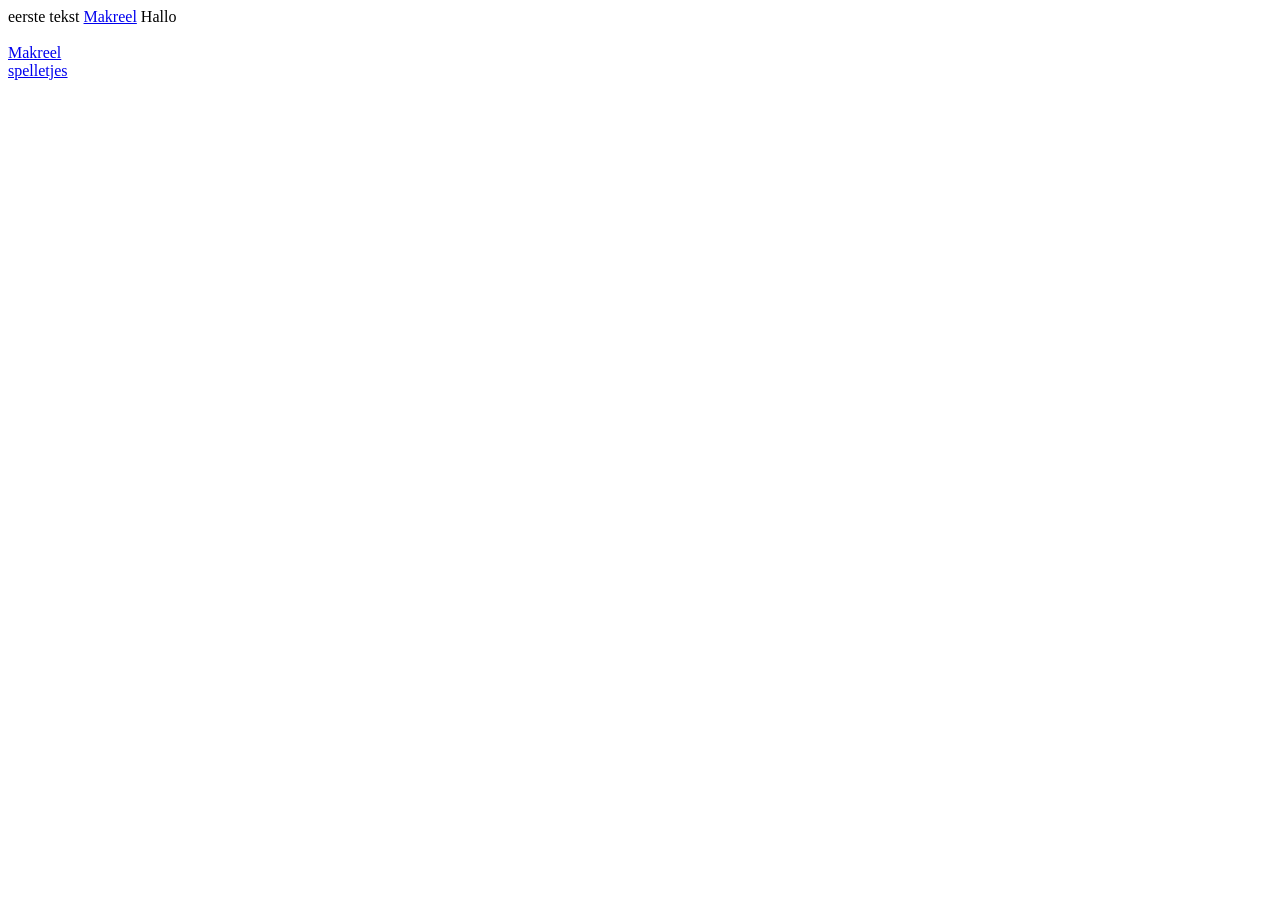
==== index.html @ e41a3eee "nieuwe pagina" ====
<!DOCTYPE html>
<html>
    <head>
        <title>Website Super Cool</title>
        <meta charset="utf-8">
    </head>
    <body>
         <body>
        eerste tekst

        <a href="/gidosluiter.github.io/makreel.html">Makreel</a>
    </body>
        Hallo
        <br>
        <br>
        <a href="makreel.html">Makreel</a>
    </body>
      <body>
        <br>
        <a href="/gidosluiter.github.io/spel.html">spelletjes</a>
    </body>
</html>
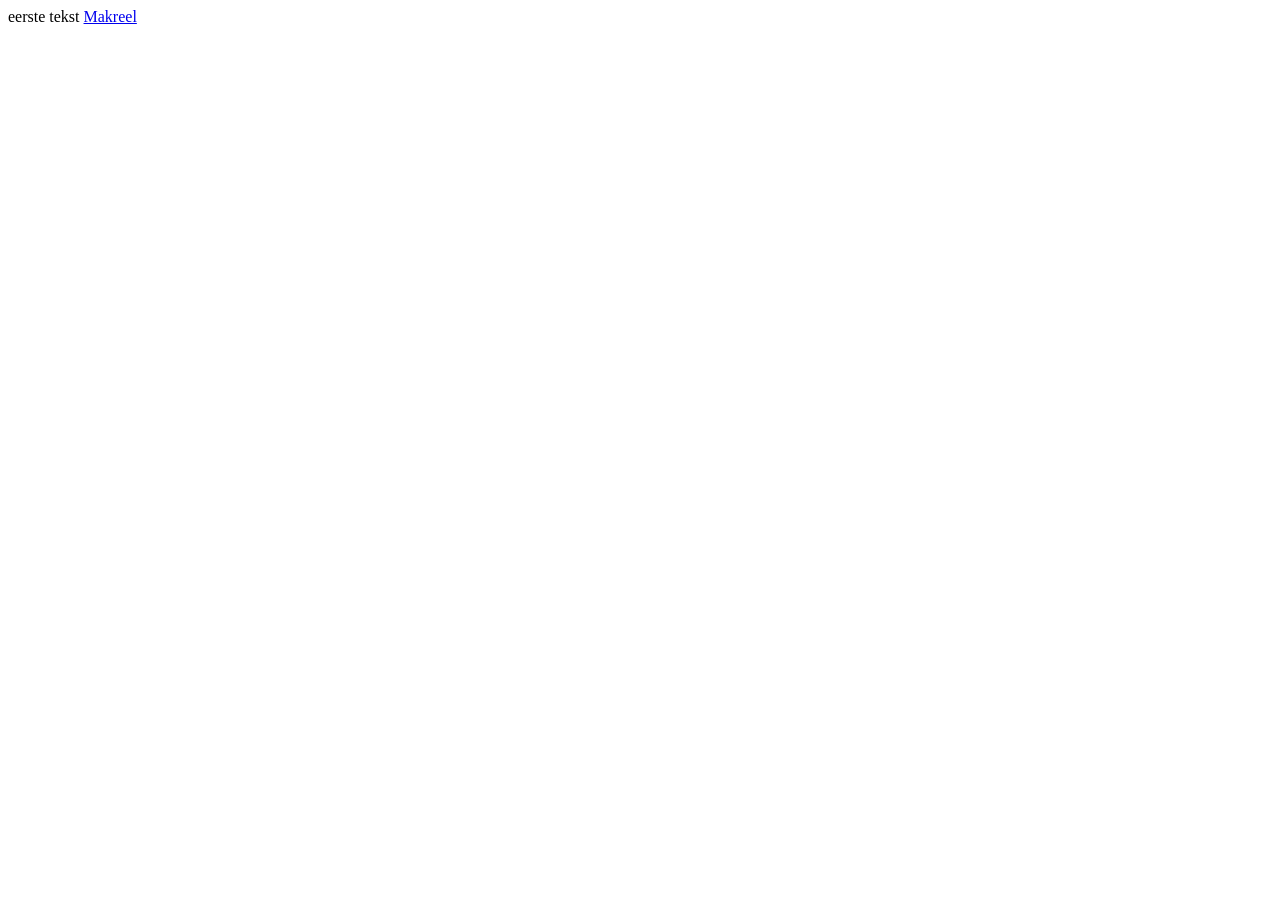
==== commit f4c3b362: "Add link to spel.html" ====
--- a/index.html
+++ b/index.html
@@ -1,22 +1,13 @@
 <!DOCTYPE html>
 <html>
     <head>
-        <title>Website Super Cool</title>
+        <title>hasahsasaha</title>
         <meta charset="utf-8">
     </head>
     <body>
-         <body>
         eerste tekst
 
-        <a href="/gidosluiter.github.io/makreel.html">Makreel</a>
+        <a href="spel.html">Makreel</a>
     </body>
-        Hallo
-        <br>
-        <br>
-        <a href="makreel.html">Makreel</a>
-    </body>
-      <body>
-        <br>
-        <a href="/gidosluiter.github.io/spel.html">spelletjes</a>
-    </body>
+    
 </html>
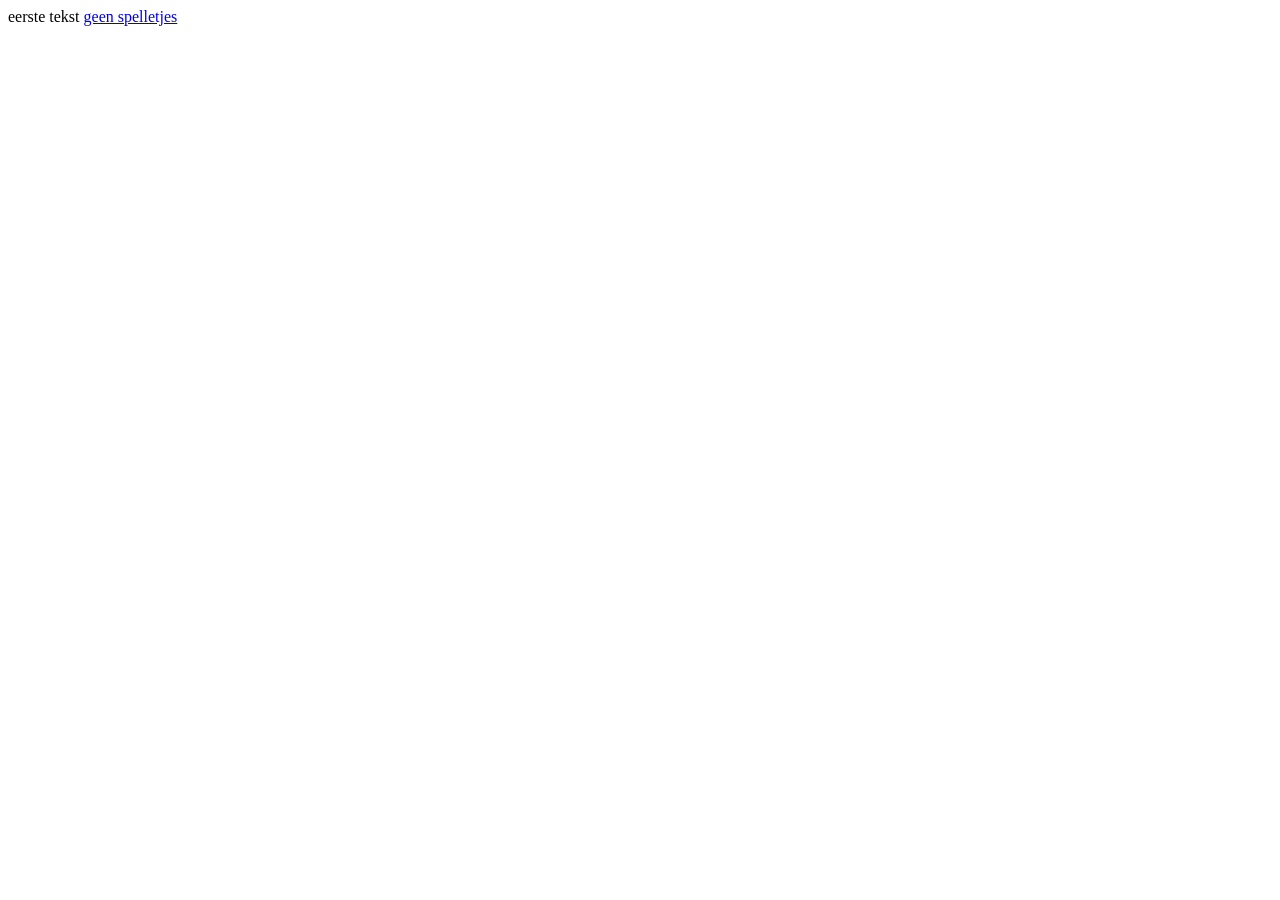
==== commit 1bb9a8ab: "spelpagina" ====
--- a/index.html
+++ b/index.html
@@ -7,7 +7,7 @@
     <body>
         eerste tekst
 
-        <a href="spel.html">Makreel</a>
+        <a href="spel.html">geen spelletjes</a>
     </body>
     
 </html>
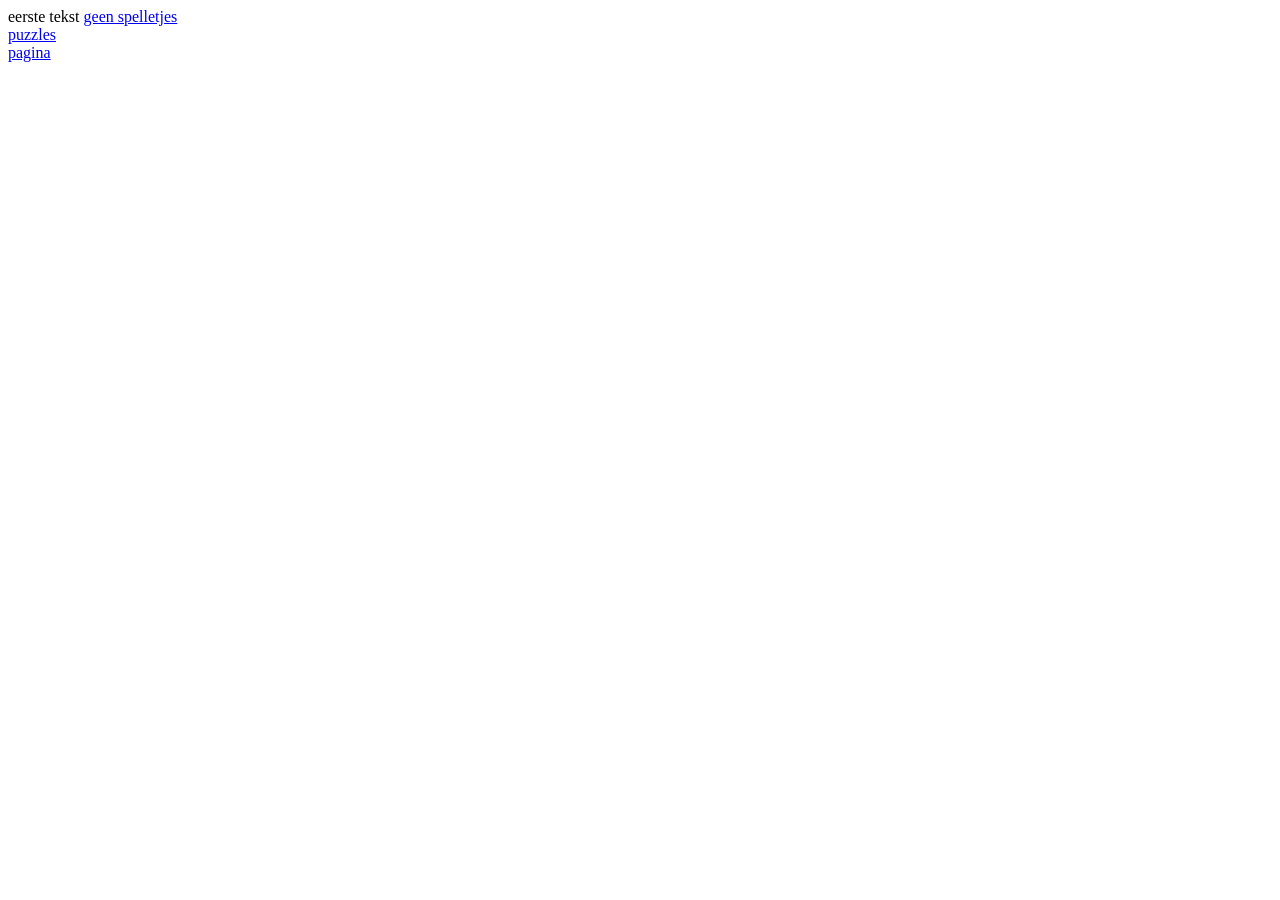
==== commit 6456f0e3: "update" ====
--- a/index.html
+++ b/index.html
@@ -8,6 +8,10 @@
         eerste tekst
 
         <a href="spel.html">geen spelletjes</a>
+        <br>
+        <a href="puzzle.html">puzzles</a>
+        <br>
+        <a href="makreel.html">pagina</a>
     </body>
     
 </html>
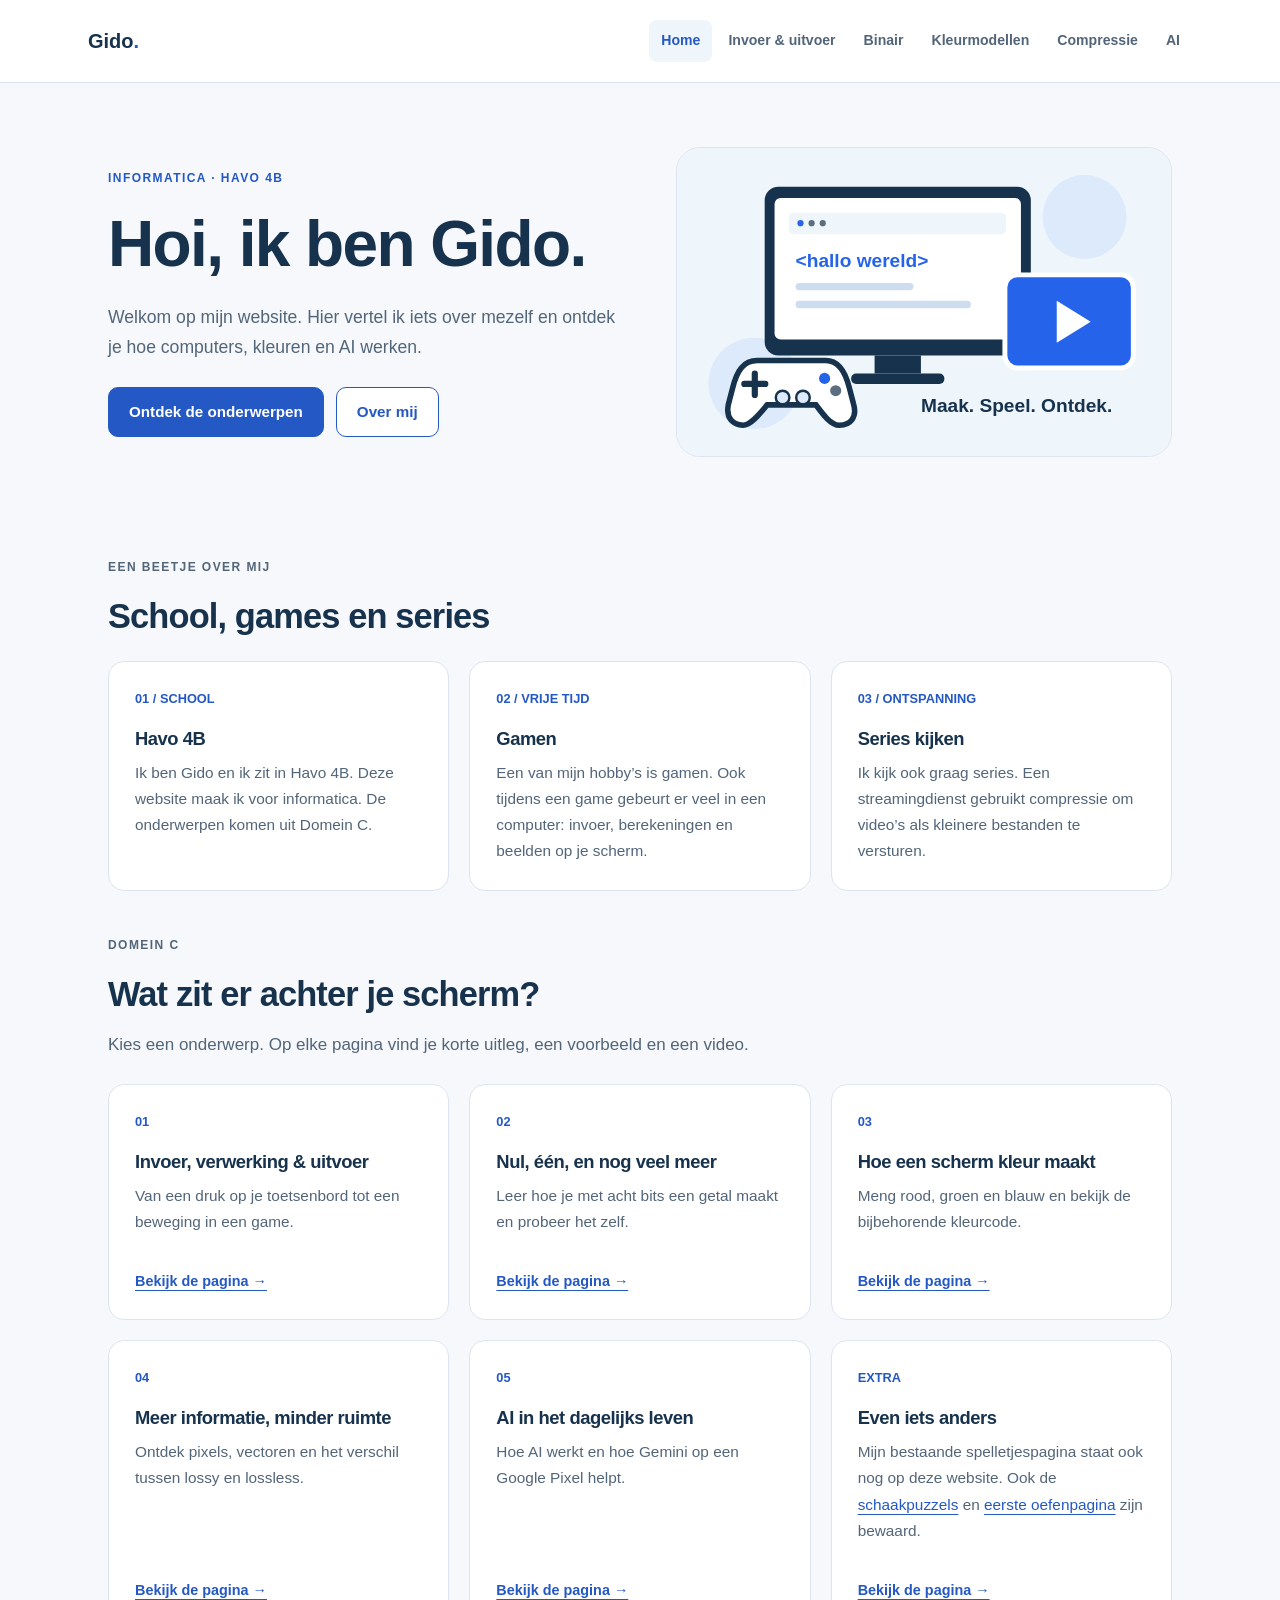
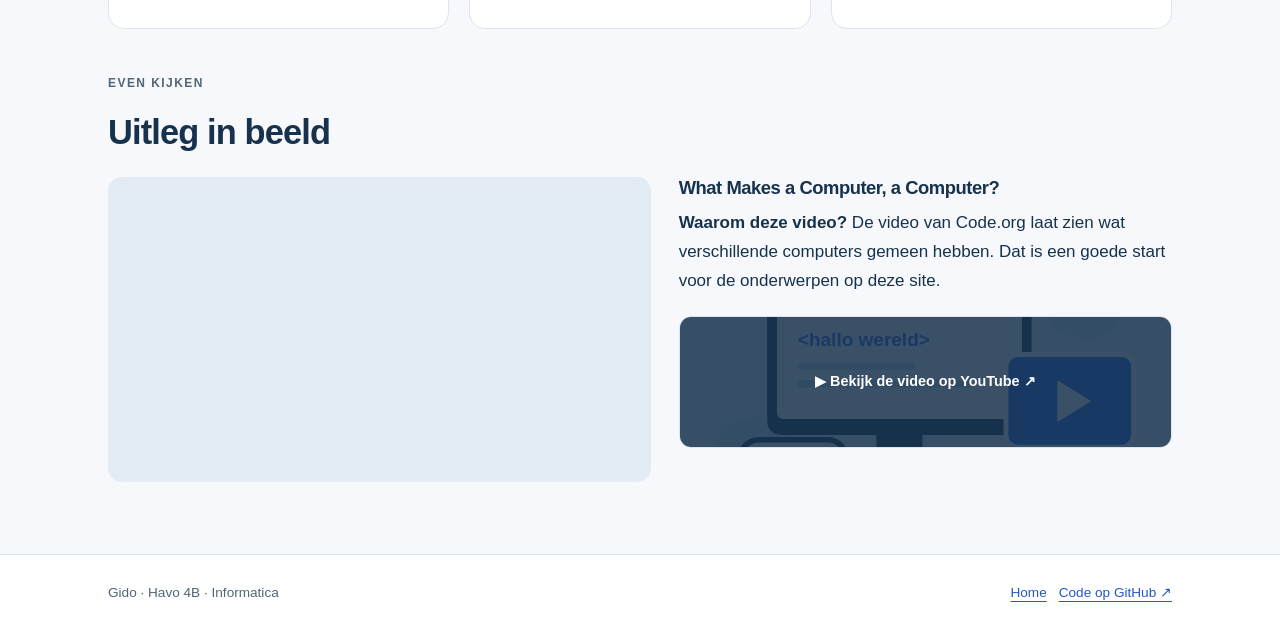
==== commit 4e1d4c43: "Maak informaticawebsite en inleverdocumenten voor Havo 4" ====
--- a/index.html
+++ b/index.html
@@ -1,17 +1,68 @@
 <!DOCTYPE html>
-<html>
-    <head>
-        <title>hasahsasaha</title>
-        <meta charset="utf-8">
-    </head>
-    <body>
-        eerste tekst
+<!-- HTML beschrijft de inhoud. lang="nl" geeft aan dat de tekst Nederlands is. -->
+<html lang="nl">
+<head>
+  <meta charset="UTF-8">
+  <!-- Hierdoor gebruikt een telefoon zijn echte schermbreedte voor de opmaak. -->
+  <meta name="viewport" content="width=device-width, initial-scale=1.0">
+  <meta name="description" content="De informaticawebsite van Gido uit Havo 4B: over mij, computers, binair, kleuren, compressie en AI.">
+  <title>Home | Gido</title>
+  <!-- Alle pagina's gebruiken dezelfde CSS voor kleuren, lettertypes en afstanden. -->
+  <link rel="stylesheet" href="stylesheet.css">
 
-        <a href="spel.html">geen spelletjes</a>
-        <br>
-        <a href="puzzle.html">puzzles</a>
-        <br>
-        <a href="makreel.html">pagina</a>
-    </body>
-    
+</head>
+<body>
+  <a class="skip-link" href="#inhoud">Direct naar de inhoud</a>
+  <header class="site-header">
+    <div class="header-inner">
+      <a class="brand" href="index.html">Gido<span>.</span></a>
+      <!-- Elke link in het menu opent een ander HTML-bestand. aria-current markeert de huidige pagina. -->
+      <nav class="site-nav" aria-label="Hoofdmenu">
+      <a href="index.html" aria-current="page">Home</a>
+      <a href="invoer.html">Invoer &amp; uitvoer</a>
+      <a href="binair.html">Binair</a>
+      <a href="kleurmodellen.html">Kleurmodellen</a>
+      <a href="compressie.html">Compressie</a>
+      <a href="ai.html">AI</a>
+      </nav>
+    </div>
+  </header>
+  <main id="inhoud">
+<section class="hero">
+  <div><p class="eyebrow">Informatica · Havo 4B</p><h1>Hoi, ik ben Gido.</h1><p class="intro">Welkom op mijn website. Hier vertel ik iets over mezelf en ontdek je hoe computers, kleuren en AI werken.</p><div class="button-row"><a class="button" href="#onderwerpen">Ontdek de onderwerpen</a><a class="button secondary" href="#over-mij">Over mij</a></div></div>
+  <!-- src wijst naar een eigen SVG. alt beschrijft de afbeelding als je hem niet kunt zien. -->
+  <figure><img src="assets/home.svg" alt="Een computer, controller en afspeelknop voor mijn hobby’s gamen en series kijken." width="800" height="500"></figure>
+</section><!-- Korte blokken tekst maken de homepage makkelijk te lezen. -->
+<section class="section" id="over-mij">
+  <div class="section-heading"><p class="eyebrow">Een beetje over mij</p><h2>School, games en series</h2></div>
+  <div class="grid">
+    <article class="card"><span class="card-number">01 / SCHOOL</span><h3>Havo 4B</h3><p>Ik ben Gido en ik zit in Havo 4B. Deze website maak ik voor informatica. De onderwerpen komen uit Domein C.</p></article>
+    <article class="card"><span class="card-number">02 / VRIJE TIJD</span><h3>Gamen</h3><p>Een van mijn hobby’s is gamen. Ook tijdens een game gebeurt er veel in een computer: invoer, berekeningen en beelden op je scherm.</p></article>
+    <article class="card"><span class="card-number">03 / ONTSPANNING</span><h3>Series kijken</h3><p>Ik kijk ook graag series. Een streamingdienst gebruikt compressie om video’s als kleinere bestanden te versturen.</p></article>
+  </div>
+</section>
+<section class="section" id="onderwerpen">
+  <div class="section-heading"><p class="eyebrow">Domein C</p><h2>Wat zit er achter je scherm?</h2><p>Kies een onderwerp. Op elke pagina vind je korte uitleg, een voorbeeld en een video.</p></div>
+  <div class="grid">
+<article class="card topic-card"><span class="card-number">01</span><h3>Invoer, verwerking & uitvoer</h3><p>Van een druk op je toetsenbord tot een beweging in een game.</p><a href="invoer.html">Bekijk de pagina →</a></article>
+<article class="card topic-card"><span class="card-number">02</span><h3>Nul, één, en nog veel meer</h3><p>Leer hoe je met acht bits een getal maakt en probeer het zelf.</p><a href="binair.html">Bekijk de pagina →</a></article>
+<article class="card topic-card"><span class="card-number">03</span><h3>Hoe een scherm kleur maakt</h3><p>Meng rood, groen en blauw en bekijk de bijbehorende kleurcode.</p><a href="kleurmodellen.html">Bekijk de pagina →</a></article>
+<article class="card topic-card"><span class="card-number">04</span><h3>Meer informatie, minder ruimte</h3><p>Ontdek pixels, vectoren en het verschil tussen lossy en lossless.</p><a href="compressie.html">Bekijk de pagina →</a></article>
+<article class="card topic-card"><span class="card-number">05</span><h3>AI in het dagelijks leven</h3><p>Hoe AI werkt en hoe Gemini op een Google Pixel helpt.</p><a href="ai.html">Bekijk de pagina →</a></article>
+<article class="card topic-card"><span class="card-number">EXTRA</span><h3>Even iets anders</h3><p>Mijn bestaande spelletjespagina staat ook nog op deze website. Ook de <a href="puzzle.html">schaakpuzzels</a> en <a href="makreel.html">eerste oefenpagina</a> zijn bewaard.</p><a href="spel.html">Bekijk de pagina →</a></article>
+</div></section><section class="section" aria-labelledby="video-title">
+  <div class="section-heading"><p class="eyebrow">Even kijken</p><h2 id="video-title">Uitleg in beeld</h2></div>
+  <div class="video-grid">
+    <!-- Een iframe toont de YouTube-video op deze pagina. loading="lazy" laadt hem pas wanneer hij in beeld komt. -->
+    <iframe class="video-frame" src="https://www.youtube-nocookie.com/embed/mCq8-xTH7jA" title="What Makes a Computer, a Computer?" loading="lazy" allow="accelerometer; autoplay; clipboard-write; encrypted-media; gyroscope; picture-in-picture; web-share" allowfullscreen referrerpolicy="strict-origin-when-cross-origin"></iframe>
+    <div><h3>What Makes a Computer, a Computer?</h3><p><strong>Waarom deze video?</strong> De video van Code.org laat zien wat verschillende computers gemeen hebben. Dat is een goede start voor de onderwerpen op deze site.</p>
+      <!-- Ook de afbeelding is een link naar de video: handig als de speler niet werkt. -->
+      <a class="video-poster" href="https://www.youtube.com/watch?v=mCq8-xTH7jA" target="_blank" rel="noopener noreferrer"><img src="assets/home.svg" alt="Illustratie bij het onderwerp"><span>▶ Bekijk de video op YouTube ↗</span></a>
+    </div>
+  </div>
+</section>
+  </main>
+  <!-- De footer is de voettekst onderaan elke pagina. -->
+  <footer class="site-footer"><div class="footer-inner"><span>Gido · Havo 4B · Informatica</span><span><a href="index.html">Home</a><a href="https://github.com/gidosluiter/gidosluiter.github.io" target="_blank" rel="noopener noreferrer">Code op GitHub ↗</a></span></div></footer>
+</body>
 </html>
--- a/stylesheet.css
+++ b/stylesheet.css
@@ -0,0 +1,113 @@
+/* Eén stylesheet geeft alle pagina's dezelfde rustige opmaak. */
+:root {
+  --achtergrond: #f6f8fb;
+  --wit: #ffffff;
+  /* Hex #17324d is rgb(23, 50, 77): de donkerblauwe tekstkleur. */
+  --tekst: #17324d;
+  --zacht: #526579;
+  --blauw: #2458c4;
+  --lichtblauw: #eef5fb;
+  --lijn: #dce5ef;
+}
+* { box-sizing: border-box; }
+html { scroll-behavior: smooth; }
+body { margin: 0; background: var(--achtergrond); color: var(--tekst); font: 17px/1.7 Arial, sans-serif; }
+a { color: var(--blauw); text-underline-offset: 4px; }
+a:hover { text-decoration-thickness: 2px; }
+a:focus-visible, button:focus-visible, input:focus-visible { outline: 3px solid #9a5700; outline-offset: 5px; }
+/* width vult het beschikbare blok; height: auto bewaart de beeldverhouding. */
+img { display: block; width: 100%; height: auto; }
+h1, h2, h3 { line-height: 1.2; letter-spacing: -0.025em; }
+h1 { font-size: clamp(2.4rem, 5vw, 4rem); margin: 0 0 20px; }
+h2 { font-size: clamp(1.6rem, 3vw, 2.15rem); margin: 0 0 16px; }
+h3 { font-size: 1.15rem; margin: 0 0 10px; }
+p { margin: 0 0 16px; }
+p:last-child { margin-bottom: 0; }
+ul { padding-left: 22px; }
+code { background: #e9eff7; padding: 3px 6px; border-radius: 5px; font-size: 0.9em; }
+/* Het menu staat bovenaan. Op kleine schermen lopen links door op een nieuwe regel. */
+.site-header { background: var(--wit); border-bottom: 1px solid var(--lijn); }
+.header-inner { max-width: 1160px; margin: auto; padding: 20px 28px; display: flex; align-items: center; justify-content: space-between; gap: 20px; }
+.brand { font-weight: 800; font-size: 1.25rem; color: var(--tekst); text-decoration: none; white-space: nowrap; }
+.brand span { color: var(--blauw); }
+.site-nav { display: flex; flex-wrap: wrap; gap: 4px; }
+.site-nav a { color: var(--zacht); text-decoration: none; font-size: 0.88rem; font-weight: 700; padding: 9px 12px; border-radius: 8px; }
+.site-nav a:hover, .site-nav a[aria-current="page"] { color: var(--blauw); background: var(--lichtblauw); }
+.skip-link { position: absolute; top: -100px; left: 20px; padding: 10px; background: white; z-index: 10; }
+.skip-link:focus { top: 10px; }
+/* Een vaste maximale breedte en ruime afstanden houden de teksten leesbaar. */
+main { max-width: 1120px; margin: auto; padding: 0 28px 72px; }
+.hero { display: grid; grid-template-columns: 1.05fr 1fr; align-items: center; gap: 48px; padding: 64px 0 56px; }
+.eyebrow { color: var(--blauw); font-size: 0.75rem; font-weight: 800; letter-spacing: 0.12em; text-transform: uppercase; margin-bottom: 18px; }
+.intro { color: var(--zacht); font-size: 1.1rem; max-width: 550px; }
+.hero figure { margin: 0; }
+.hero img { border-radius: 24px; border: 1px solid var(--lijn); }
+figcaption { font-size: 0.8rem; color: var(--zacht); margin-top: 10px; }
+.button { display: inline-block; background: var(--blauw); color: white; border: 1px solid var(--blauw); padding: 11px 20px; border-radius: 10px; text-decoration: none; font-weight: 700; font-size: 0.95rem; }
+.button:hover { background: #173e91; text-decoration: none; }
+.button.secondary { background: white; color: var(--blauw); }
+.button-row { display: flex; gap: 12px; flex-wrap: wrap; margin-top: 24px; }
+.section { margin-top: 44px; }
+.section-heading { max-width: 700px; margin-bottom: 24px; }
+.section-heading p { color: var(--zacht); }
+.grid { display: grid; grid-template-columns: repeat(3, minmax(0, 1fr)); gap: 20px; }
+.grid.two { grid-template-columns: repeat(2, minmax(0, 1fr)); }
+/* Een punt selecteert een class: .card geldt voor alle elementen met class="card". */
+.card { background: var(--wit); border: 1px solid var(--lijn); border-radius: 16px; padding: 26px; }
+.card p { color: var(--zacht); font-size: 0.96rem; }
+.card-number { display: block; color: var(--blauw); font-size: 0.8rem; font-weight: 700; margin-bottom: 18px; }
+.topic-card { display: flex; flex-direction: column; }
+.topic-card > a { margin-top: auto; padding-top: 18px; font-weight: 700; font-size: 0.9rem; }
+.note { background: var(--lichtblauw); border-left: 4px solid var(--blauw); padding: 22px 26px; border-radius: 0 12px 12px 0; margin-top: 24px; }
+.note p { font-size: 0.95rem; }
+.reading { max-width: 800px; }
+/* De tabel mag horizontaal schuiven zonder de rest van de pagina breder te maken. */
+.table-wrap { overflow-x: auto; border: 1px solid var(--lijn); border-radius: 12px; background: white; }
+table { width: 100%; border-collapse: collapse; font-size: 0.94rem; }
+th, td { text-align: left; padding: 15px 18px; border-bottom: 1px solid var(--lijn); }
+th { background: var(--lichtblauw); }
+tr:last-child td { border-bottom: 0; }
+.demo { background: var(--wit); border: 1px solid var(--lijn); border-radius: 18px; padding: 30px; }
+.bits { display: grid; grid-template-columns: repeat(8, minmax(0, 1fr)); gap: 10px; max-width: 640px; margin: 24px 0; }
+.bit-cell { text-align: center; }
+.bit-cell small { color: var(--zacht); display: block; margin-bottom: 8px; }
+.bit-button { width: 100%; border: 1px solid #bdcddd; background: var(--lichtblauw); color: var(--tekst); font-size: 1.5rem; font-weight: 700; padding: 12px 0; border-radius: 8px; cursor: pointer; }
+.bit-button[aria-pressed="true"] { color: white; background: var(--blauw); border-color: var(--blauw); }
+.result { font-size: 1.1rem; }
+.result strong { color: var(--blauw); font-size: 1.6rem; }
+.color-demo { display: grid; grid-template-columns: 1fr 1fr; gap: 32px; }
+.slider-row { display: grid; grid-template-columns: 60px 1fr 36px; gap: 12px; align-items: center; margin: 16px 0; }
+input[type="range"] { width: 100%; accent-color: var(--blauw); }
+.color-preview { min-height: 145px; border-radius: 12px; border: 1px solid #899aac; margin-bottom: 16px; background: #2563eb; }
+/* Het videovak blijft in verhouding, ook op een telefoon. */
+.video-grid { display: grid; grid-template-columns: 1.1fr 1fr; gap: 28px; align-items: start; }
+.video-frame { width: 100%; aspect-ratio: 16 / 9; border: 0; border-radius: 14px; background: #e3ecf5; }
+.video-poster { display: block; position: relative; border-radius: 12px; overflow: hidden; margin-top: 20px; border: 1px solid var(--lijn); }
+.video-poster img { max-height: 130px; object-fit: cover; }
+.video-poster span { position: absolute; inset: 0; display: grid; place-items: center; background: #17324dd9; color: white; font-size: 0.9rem; font-weight: 700; }
+.source-list { font-size: 0.85rem; color: var(--zacht); }
+.site-footer { background: white; border-top: 1px solid var(--lijn); }
+.footer-inner { max-width: 1120px; margin: auto; padding: 26px 28px; display: flex; justify-content: space-between; gap: 16px; flex-wrap: wrap; color: var(--zacht); font-size: 0.85rem; }
+.footer-inner a { margin-left: 12px; }
+/* Media queries zetten kolommen onder elkaar op tablets en telefoons. */
+@media (max-width: 900px) {
+  .header-inner { flex-direction: column; align-items: flex-start; gap: 12px; }
+  .hero { gap: 28px; }
+  .grid { grid-template-columns: repeat(2, minmax(0, 1fr)); }
+}
+@media (max-width: 620px) {
+  body { font-size: 16px; }
+  .header-inner { padding: 18px 20px; }
+  .site-nav a { padding: 8px 9px; font-size: 0.82rem; }
+  main { padding: 0 20px 48px; }
+  .hero { grid-template-columns: 1fr; padding: 38px 0 22px; gap: 26px; }
+  .hero figure { max-width: 460px; }
+  .grid, .grid.two, .video-grid, .color-demo { grid-template-columns: 1fr; }
+  .section { margin-top: 34px; }
+  .card, .demo { padding: 22px; }
+  .bits { gap: 5px; }
+  .bit-cell small { font-size: 0.7rem; }
+  .bit-button { font-size: 1.25rem; padding: 10px 0; }
+  .footer-inner { padding: 22px 20px; }
+}
+@media (prefers-reduced-motion: reduce) { html { scroll-behavior: auto; } }
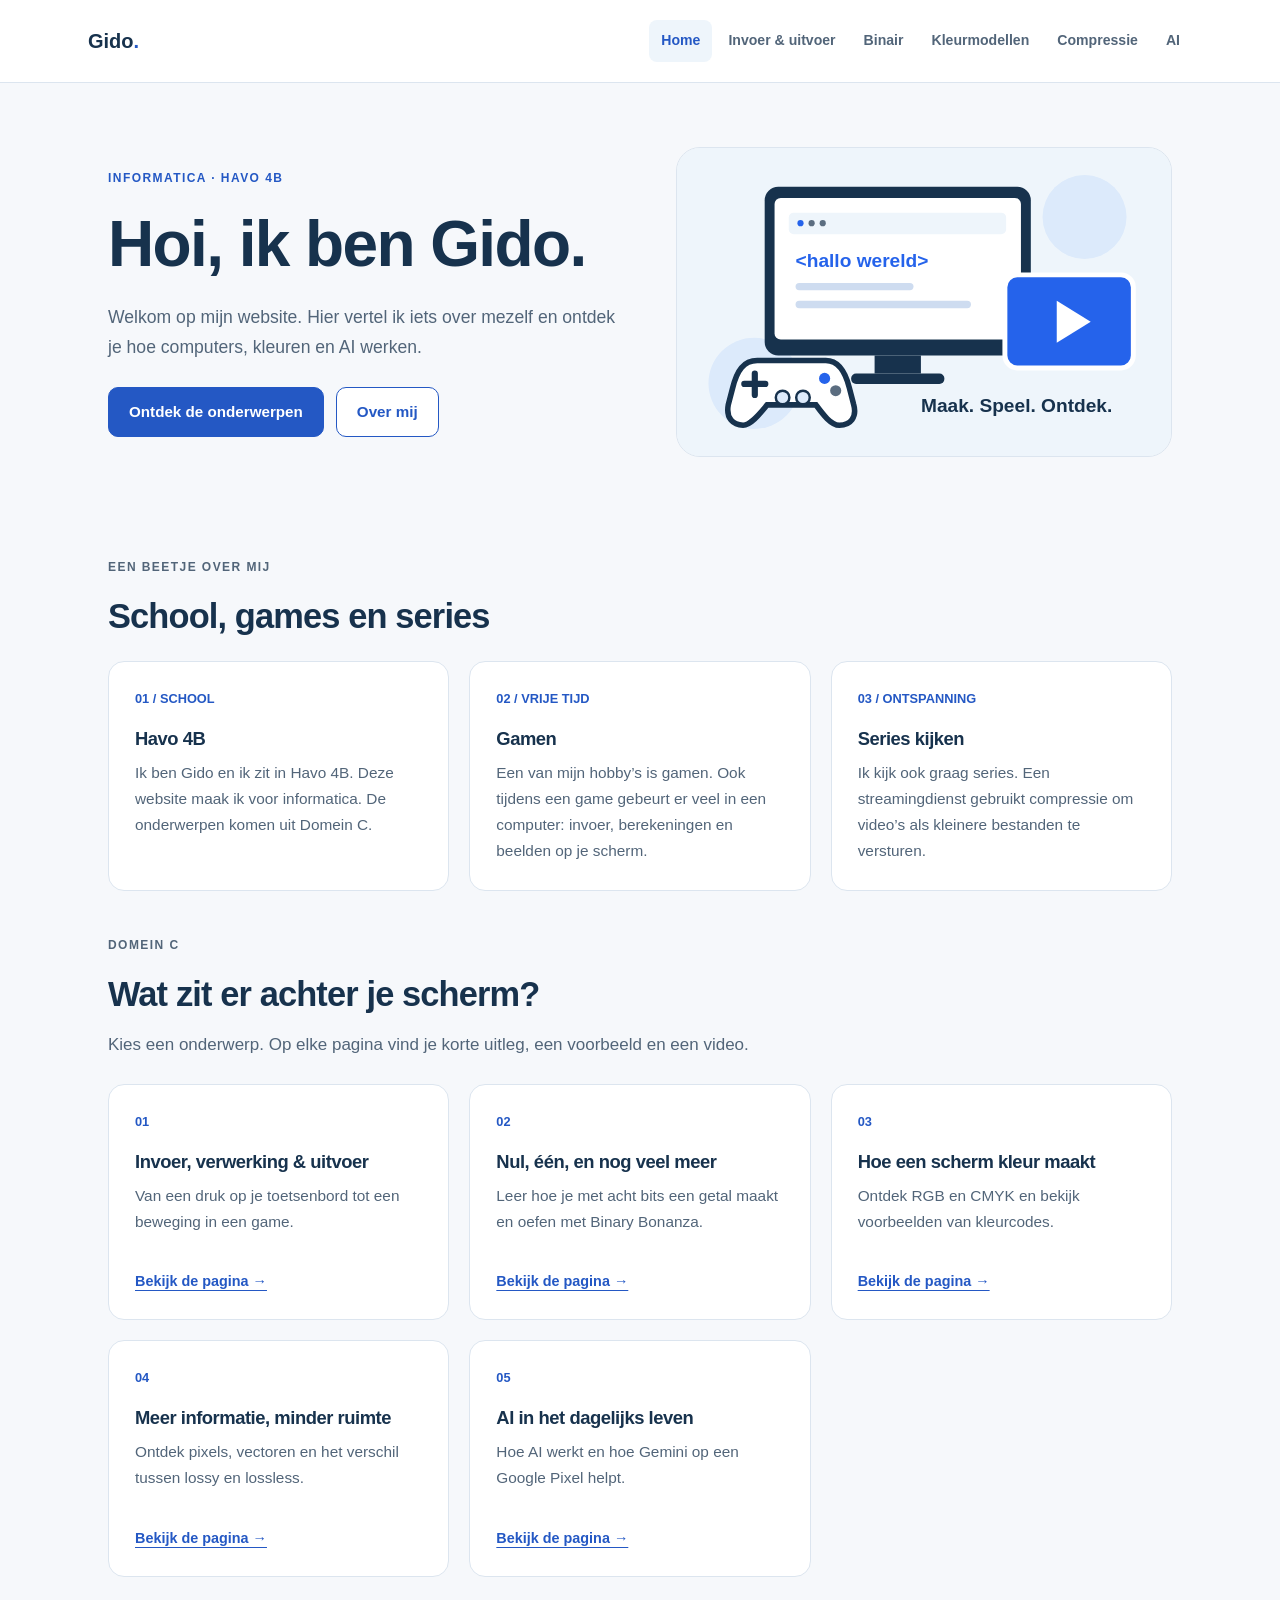
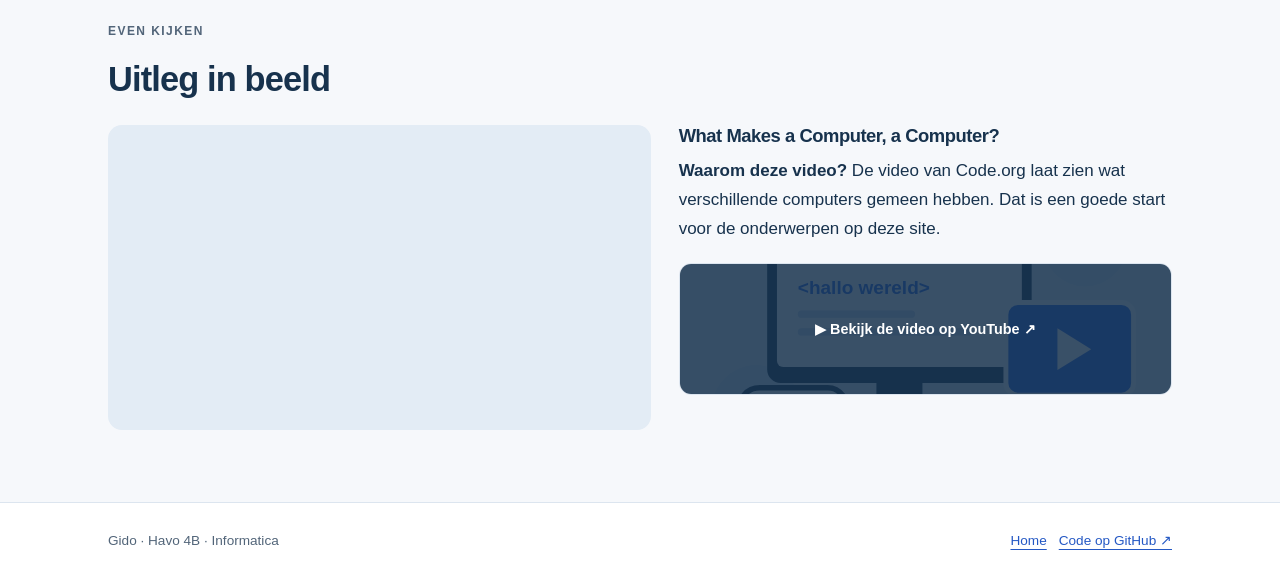
==== commit fe54f0e0: "Beperk de informaticawebsite tot de opdracht" ====
--- a/index.html
+++ b/index.html
@@ -45,11 +45,10 @@
   <div class="section-heading"><p class="eyebrow">Domein C</p><h2>Wat zit er achter je scherm?</h2><p>Kies een onderwerp. Op elke pagina vind je korte uitleg, een voorbeeld en een video.</p></div>
   <div class="grid">
 <article class="card topic-card"><span class="card-number">01</span><h3>Invoer, verwerking & uitvoer</h3><p>Van een druk op je toetsenbord tot een beweging in een game.</p><a href="invoer.html">Bekijk de pagina →</a></article>
-<article class="card topic-card"><span class="card-number">02</span><h3>Nul, één, en nog veel meer</h3><p>Leer hoe je met acht bits een getal maakt en probeer het zelf.</p><a href="binair.html">Bekijk de pagina →</a></article>
-<article class="card topic-card"><span class="card-number">03</span><h3>Hoe een scherm kleur maakt</h3><p>Meng rood, groen en blauw en bekijk de bijbehorende kleurcode.</p><a href="kleurmodellen.html">Bekijk de pagina →</a></article>
+<article class="card topic-card"><span class="card-number">02</span><h3>Nul, één, en nog veel meer</h3><p>Leer hoe je met acht bits een getal maakt en oefen met Binary Bonanza.</p><a href="binair.html">Bekijk de pagina →</a></article>
+<article class="card topic-card"><span class="card-number">03</span><h3>Hoe een scherm kleur maakt</h3><p>Ontdek RGB en CMYK en bekijk voorbeelden van kleurcodes.</p><a href="kleurmodellen.html">Bekijk de pagina →</a></article>
 <article class="card topic-card"><span class="card-number">04</span><h3>Meer informatie, minder ruimte</h3><p>Ontdek pixels, vectoren en het verschil tussen lossy en lossless.</p><a href="compressie.html">Bekijk de pagina →</a></article>
 <article class="card topic-card"><span class="card-number">05</span><h3>AI in het dagelijks leven</h3><p>Hoe AI werkt en hoe Gemini op een Google Pixel helpt.</p><a href="ai.html">Bekijk de pagina →</a></article>
-<article class="card topic-card"><span class="card-number">EXTRA</span><h3>Even iets anders</h3><p>Mijn bestaande spelletjespagina staat ook nog op deze website. Ook de <a href="puzzle.html">schaakpuzzels</a> en <a href="makreel.html">eerste oefenpagina</a> zijn bewaard.</p><a href="spel.html">Bekijk de pagina →</a></article>
 </div></section><section class="section" aria-labelledby="video-title">
   <div class="section-heading"><p class="eyebrow">Even kijken</p><h2 id="video-title">Uitleg in beeld</h2></div>
   <div class="video-grid">
--- a/stylesheet.css
+++ b/stylesheet.css
@@ -14,7 +14,7 @@
 body { margin: 0; background: var(--achtergrond); color: var(--tekst); font: 17px/1.7 Arial, sans-serif; }
 a { color: var(--blauw); text-underline-offset: 4px; }
 a:hover { text-decoration-thickness: 2px; }
-a:focus-visible, button:focus-visible, input:focus-visible { outline: 3px solid #9a5700; outline-offset: 5px; }
+a:focus-visible { outline: 3px solid #9a5700; outline-offset: 5px; }
 /* width vult het beschikbare blok; height: auto bewaart de beeldverhouding. */
 img { display: block; width: 100%; height: auto; }
 h1, h2, h3 { line-height: 1.2; letter-spacing: -0.025em; }
@@ -67,18 +67,6 @@
 th, td { text-align: left; padding: 15px 18px; border-bottom: 1px solid var(--lijn); }
 th { background: var(--lichtblauw); }
 tr:last-child td { border-bottom: 0; }
-.demo { background: var(--wit); border: 1px solid var(--lijn); border-radius: 18px; padding: 30px; }
-.bits { display: grid; grid-template-columns: repeat(8, minmax(0, 1fr)); gap: 10px; max-width: 640px; margin: 24px 0; }
-.bit-cell { text-align: center; }
-.bit-cell small { color: var(--zacht); display: block; margin-bottom: 8px; }
-.bit-button { width: 100%; border: 1px solid #bdcddd; background: var(--lichtblauw); color: var(--tekst); font-size: 1.5rem; font-weight: 700; padding: 12px 0; border-radius: 8px; cursor: pointer; }
-.bit-button[aria-pressed="true"] { color: white; background: var(--blauw); border-color: var(--blauw); }
-.result { font-size: 1.1rem; }
-.result strong { color: var(--blauw); font-size: 1.6rem; }
-.color-demo { display: grid; grid-template-columns: 1fr 1fr; gap: 32px; }
-.slider-row { display: grid; grid-template-columns: 60px 1fr 36px; gap: 12px; align-items: center; margin: 16px 0; }
-input[type="range"] { width: 100%; accent-color: var(--blauw); }
-.color-preview { min-height: 145px; border-radius: 12px; border: 1px solid #899aac; margin-bottom: 16px; background: #2563eb; }
 /* Het videovak blijft in verhouding, ook op een telefoon. */
 .video-grid { display: grid; grid-template-columns: 1.1fr 1fr; gap: 28px; align-items: start; }
 .video-frame { width: 100%; aspect-ratio: 16 / 9; border: 0; border-radius: 14px; background: #e3ecf5; }
@@ -102,12 +90,9 @@
   main { padding: 0 20px 48px; }
   .hero { grid-template-columns: 1fr; padding: 38px 0 22px; gap: 26px; }
   .hero figure { max-width: 460px; }
-  .grid, .grid.two, .video-grid, .color-demo { grid-template-columns: 1fr; }
+  .grid, .grid.two, .video-grid { grid-template-columns: 1fr; }
   .section { margin-top: 34px; }
-  .card, .demo { padding: 22px; }
-  .bits { gap: 5px; }
-  .bit-cell small { font-size: 0.7rem; }
-  .bit-button { font-size: 1.25rem; padding: 10px 0; }
+  .card { padding: 22px; }
   .footer-inner { padding: 22px 20px; }
 }
 @media (prefers-reduced-motion: reduce) { html { scroll-behavior: auto; } }
